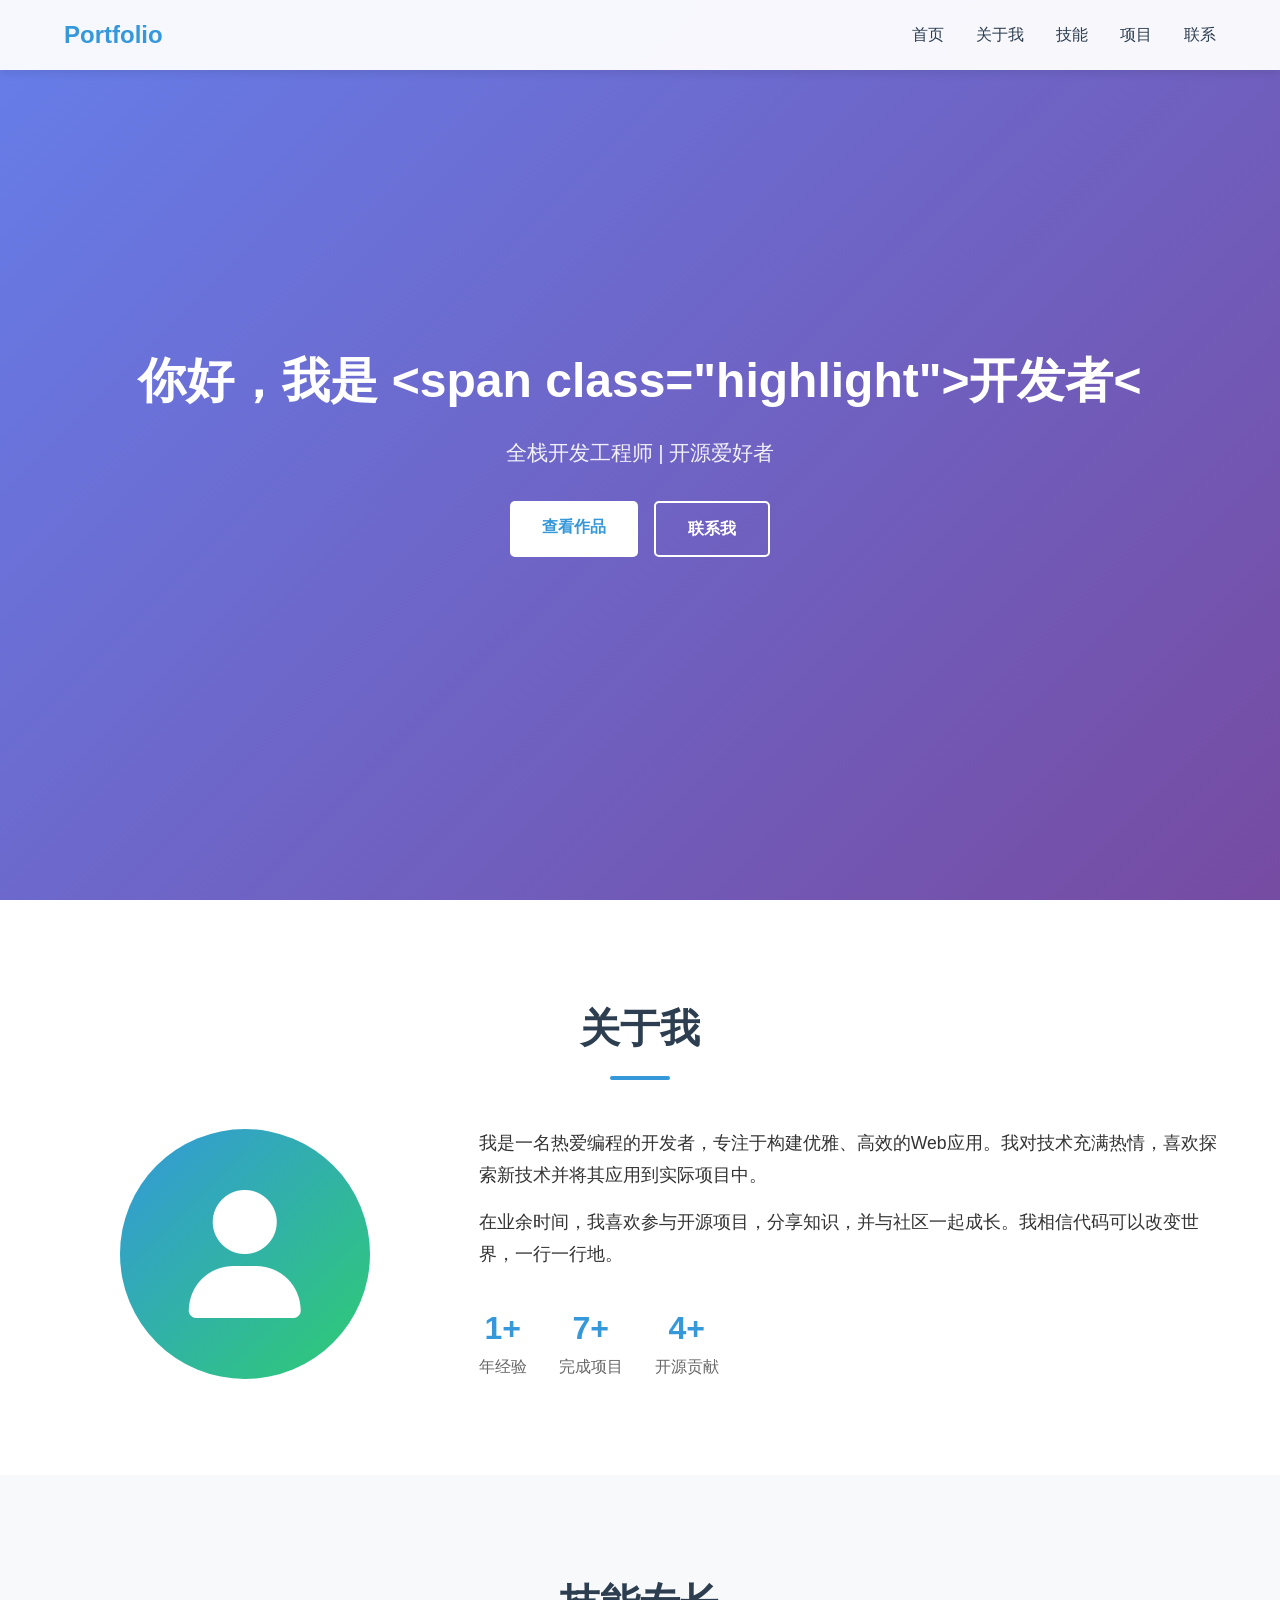
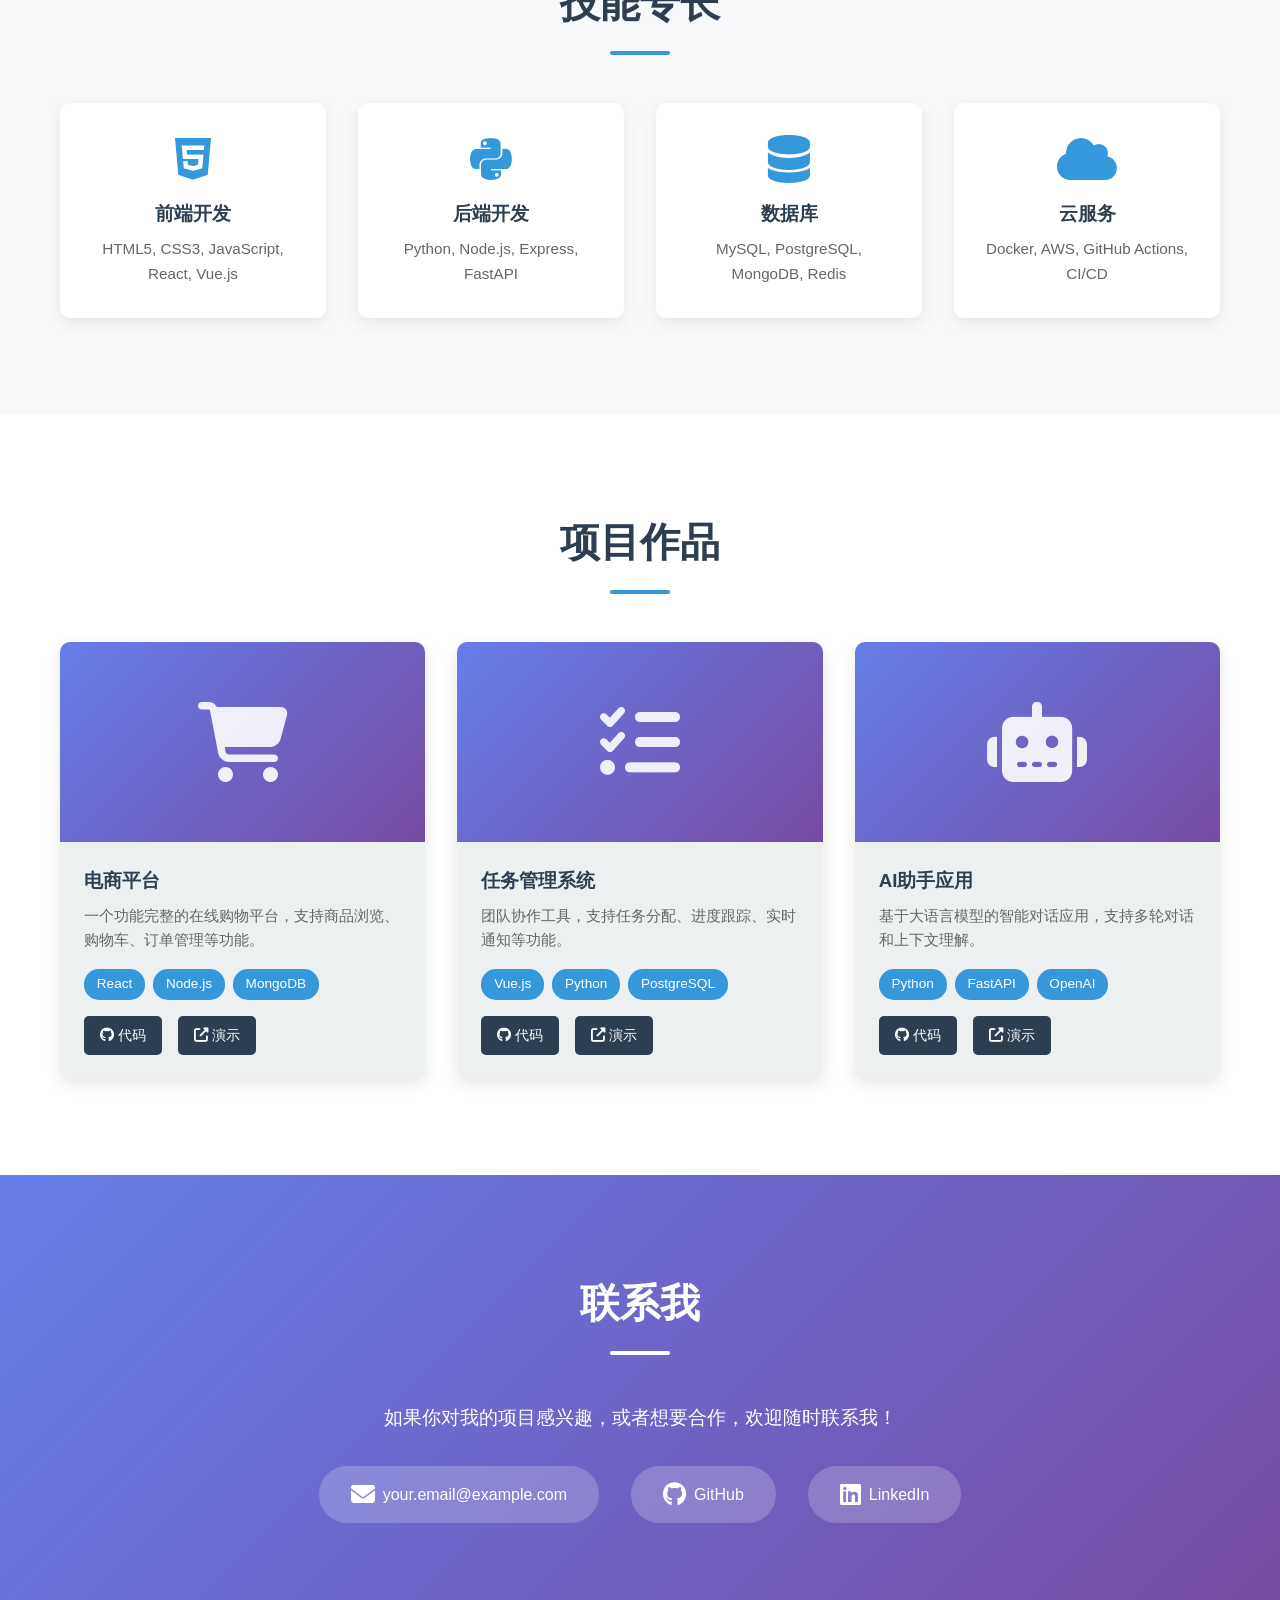
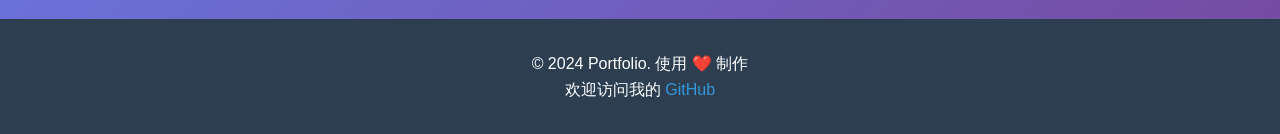
==== index.html @ bfe6041b "Move website files to root directory for GitHub Pages" ====
<!DOCTYPE html>
<html lang="zh-CN">
<head>
    <meta charset="UTF-8">
    <meta name="viewport" content="width=device-width, initial-scale=1.0">
    <title>我的作品集 | Portfolio</title>
    <link rel="stylesheet" href="style.css">
    <link rel="stylesheet" href="https://cdnjs.cloudflare.com/ajax/libs/font-awesome/6.4.0/css/all.min.css">
</head>
<body>
    <!-- 导航栏 -->
    <nav class="navbar">
        <div class="nav-brand">Portfolio</div>
        <ul class="nav-links">
            <li><a href="#home">首页</a></li>
            <li><a href="#about">关于我</a></li>
            <li><a href="#skills">技能</a></li>
            <li><a href="#projects">项目</a></li>
            <li><a href="#contact">联系</a></li>
        </ul>
    </nav>

    <!-- 首页区域 -->
    <section id="home" class="hero">
        <div class="hero-content">
            <h1>你好，我是 <span class="highlight">开发者</span></h1>
            <p class="subtitle">全栈开发工程师 | 开源爱好者</p>
            <div class="hero-buttons">
                <a href="#projects" class="btn btn-primary">查看作品</a>
                <a href="#contact" class="btn btn-outline">联系我</a>
            </div>
        </div>
    </section>

    <!-- 关于我 -->
    <section id="about" class="about">
        <div class="container">
            <h2 class="section-title">关于我</h2>
            <div class="about-content">
                <div class="about-image">
                    <div class="avatar-placeholder">
                        <i class="fas fa-user"></i>
                    </div>
                </div>
                <div class="about-text">
                    <p>我是一名热爱编程的开发者，专注于构建优雅、高效的Web应用。我对技术充满热情，喜欢探索新技术并将其应用到实际项目中。</p>
                    <p>在业余时间，我喜欢参与开源项目，分享知识，并与社区一起成长。我相信代码可以改变世界，一行一行地。</p>
                    <div class="about-stats">
                        <div class="stat">
                            <span class="stat-number">3+</span>
                            <span class="stat-label">年经验</span>
                        </div>
                        <div class="stat">
                            <span class="stat-number">20+</span>
                            <span class="stat-label">完成项目</span>
                        </div>
                        <div class="stat">
                            <span class="stat-number">10+</span>
                            <span class="stat-label">开源贡献</span>
                        </div>
                    </div>
                </div>
            </div>
        </div>
    </section>

    <!-- 技能 -->
    <section id="skills" class="skills">
        <div class="container">
            <h2 class="section-title">技能专长</h2>
            <div class="skills-grid">
                <div class="skill-card">
                    <i class="fab fa-html5"></i>
                    <h3>前端开发</h3>
                    <p>HTML5, CSS3, JavaScript, React, Vue.js</p>
                </div>
                <div class="skill-card">
                    <i class="fab fa-python"></i>
                    <h3>后端开发</h3>
                    <p>Python, Node.js, Express, FastAPI</p>
                </div>
                <div class="skill-card">
                    <i class="fas fa-database"></i>
                    <h3>数据库</h3>
                    <p>MySQL, PostgreSQL, MongoDB, Redis</p>
                </div>
                <div class="skill-card">
                    <i class="fas fa-cloud"></i>
                    <h3>云服务</h3>
                    <p>Docker, AWS, GitHub Actions, CI/CD</p>
                </div>
            </div>
        </div>
    </section>

    <!-- 项目展示 -->
    <section id="projects" class="projects">
        <div class="container">
            <h2 class="section-title">项目作品</h2>
            <div class="projects-grid">
                <div class="project-card">
                    <div class="project-image">
                        <i class="fas fa-shopping-cart"></i>
                    </div>
                    <div class="project-content">
                        <h3>电商平台</h3>
                        <p>一个功能完整的在线购物平台，支持商品浏览、购物车、订单管理等功能。</p>
                        <div class="project-tags">
                            <span>React</span>
                            <span>Node.js</span>
                            <span>MongoDB</span>
                        </div>
                        <div class="project-links">
                            <a href="#" class="btn-small"><i class="fab fa-github"></i> 代码</a>
                            <a href="#" class="btn-small"><i class="fas fa-external-link-alt"></i> 演示</a>
                        </div>
                    </div>
                </div>

                <div class="project-card">
                    <div class="project-image">
                        <i class="fas fa-tasks"></i>
                    </div>
                    <div class="project-content">
                        <h3>任务管理系统</h3>
                        <p>团队协作工具，支持任务分配、进度跟踪、实时通知等功能。</p>
                        <div class="project-tags">
                            <span>Vue.js</span>
                            <span>Python</span>
                            <span>PostgreSQL</span>
                        </div>
                        <div class="project-links">
                            <a href="#" class="btn-small"><i class="fab fa-github"></i> 代码</a>
                            <a href="#" class="btn-small"><i class="fas fa-external-link-alt"></i> 演示</a>
                        </div>
                    </div>
                </div>

                <div class="project-card">
                    <div class="project-image">
                        <i class="fas fa-robot"></i>
                    </div>
                    <div class="project-content">
                        <h3>AI助手应用</h3>
                        <p>基于大语言模型的智能对话应用，支持多轮对话和上下文理解。</p>
                        <div class="project-tags">
                            <span>Python</span>
                            <span>FastAPI</span>
                            <span>OpenAI</span>
                        </div>
                        <div class="project-links">
                            <a href="#" class="btn-small"><i class="fab fa-github"></i> 代码</a>
                            <a href="#" class="btn-small"><i class="fas fa-external-link-alt"></i> 演示</a>
                        </div>
                    </div>
                </div>
            </div>
        </div>
    </section>

    <!-- 联系方式 -->
    <section id="contact" class="contact">
        <div class="container">
            <h2 class="section-title">联系我</h2>
            <div class="contact-content">
                <p>如果你对我的项目感兴趣，或者想要合作，欢迎随时联系我！</p>
                <div class="contact-links">
                    <a href="mailto:your.email@example.com" class="contact-link">
                        <i class="fas fa-envelope"></i>
                        <span>your.email@example.com</span>
                    </a>
                    <a href="https://github.com/yourusername" class="contact-link" target="_blank">
                        <i class="fab fa-github"></i>
                        <span>GitHub</span>
                    </a>
                    <a href="https://linkedin.com/in/yourusername" class="contact-link" target="_blank">
                        <i class="fab fa-linkedin"></i>
                        <span>LinkedIn</span>
                    </a>
                </div>
            </div>
        </div>
    </section>

    <!-- 页脚 -->
    <footer class="footer">
        <div class="container">
            <p>&copy; 2024 Portfolio. 使用 ❤️ 制作</p>
            <p>欢迎访问我的 <a href="https://github.com/yourusername" target="_blank">GitHub</a></p>
        </div>
    </footer>

    <script src="script.js"></script>
</body>
</html>
---- style.css ----
/* 全局样式 */
* {
    margin: 0;
    padding: 0;
    box-sizing: border-box;
}

:root {
    --primary-color: #3498db;
    --secondary-color: #2ecc71;
    --dark-color: #2c3e50;
    --light-color: #ecf0f1;
    --text-color: #333;
    --background-color: #f8f9fa;
}

body {
    font-family: 'Segoe UI', Tahoma, Geneva, Verdana, sans-serif;
    line-height: 1.6;
    color: var(--text-color);
    background-color: var(--background-color);
}

/* 导航栏 */
.navbar {
    position: fixed;
    top: 0;
    width: 100%;
    background: rgba(255, 255, 255, 0.95);
    backdrop-filter: blur(10px);
    box-shadow: 0 2px 10px rgba(0, 0, 0, 0.1);
    z-index: 1000;
    display: flex;
    justify-content: space-between;
    align-items: center;
    padding: 1rem 5%;
}

.nav-brand {
    font-size: 1.5rem;
    font-weight: bold;
    color: var(--primary-color);
}

.nav-links {
    display: flex;
    list-style: none;
    gap: 2rem;
}

.nav-links a {
    text-decoration: none;
    color: var(--dark-color);
    font-weight: 500;
    transition: color 0.3s;
}

.nav-links a:hover {
    color: var(--primary-color);
}

/* Hero区域 */
.hero {
    height: 100vh;
    display: flex;
    align-items: center;
    justify-content: center;
    text-align: center;
    background: linear-gradient(135deg, #667eea 0%, #764ba2 100%);
    color: white;
    padding: 0 20px;
}

.hero-content h1 {
    font-size: 3rem;
    margin-bottom: 1rem;
    animation: fadeInUp 1s;
}

.highlight {
    color: #ffd700;
}

.subtitle {
    font-size: 1.3rem;
    margin-bottom: 2rem;
    opacity: 0.9;
}

.hero-buttons {
    display: flex;
    gap: 1rem;
    justify-content: center;
}

.btn {
    padding: 0.8rem 2rem;
    border-radius: 5px;
    text-decoration: none;
    font-weight: 600;
    transition: all 0.3s;
}

.btn-primary {
    background: white;
    color: var(--primary-color);
}

.btn-primary:hover {
    transform: translateY(-3px);
    box-shadow: 0 5px 20px rgba(0, 0, 0, 0.2);
}

.btn-outline {
    border: 2px solid white;
    color: white;
}

.btn-outline:hover {
    background: white;
    color: var(--primary-color);
}

/* 容器 */
.container {
    max-width: 1200px;
    margin: 0 auto;
    padding: 0 20px;
}

/* 章节标题 */
.section-title {
    font-size: 2.5rem;
    text-align: center;
    margin-bottom: 3rem;
    color: var(--dark-color);
    position: relative;
}

.section-title::after {
    content: '';
    display: block;
    width: 60px;
    height: 4px;
    background: var(--primary-color);
    margin: 1rem auto 0;
    border-radius: 2px;
}

/* 关于我 */
.about {
    padding: 6rem 0;
    background: white;
}

.about-content {
    display: grid;
    grid-template-columns: 1fr 2fr;
    gap: 3rem;
    align-items: center;
}

.avatar-placeholder {
    width: 250px;
    height: 250px;
    background: linear-gradient(135deg, var(--primary-color), var(--secondary-color));
    border-radius: 50%;
    display: flex;
    align-items: center;
    justify-content: center;
    margin: 0 auto;
}

.avatar-placeholder i {
    font-size: 8rem;
    color: white;
}

.about-text p {
    margin-bottom: 1rem;
    font-size: 1.1rem;
    line-height: 1.8;
}

.about-stats {
    display: flex;
    gap: 2rem;
    margin-top: 2rem;
}

.stat {
    text-align: center;
}

.stat-number {
    display: block;
    font-size: 2rem;
    font-weight: bold;
    color: var(--primary-color);
}

.stat-label {
    color: #666;
}

/* 技能 */
.skills {
    padding: 6rem 0;
    background: var(--background-color);
}

.skills-grid {
    display: grid;
    grid-template-columns: repeat(auto-fit, minmax(250px, 1fr));
    gap: 2rem;
}

.skill-card {
    background: white;
    padding: 2rem;
    border-radius: 10px;
    text-align: center;
    box-shadow: 0 5px 15px rgba(0, 0, 0, 0.08);
    transition: transform 0.3s;
}

.skill-card:hover {
    transform: translateY(-10px);
}

.skill-card i {
    font-size: 3rem;
    color: var(--primary-color);
    margin-bottom: 1rem;
}

.skill-card h3 {
    margin-bottom: 0.5rem;
    color: var(--dark-color);
}

.skill-card p {
    color: #666;
    font-size: 0.95rem;
}

/* 项目 */
.projects {
    padding: 6rem 0;
    background: white;
}

.projects-grid {
    display: grid;
    grid-template-columns: repeat(auto-fit, minmax(320px, 1fr));
    gap: 2rem;
}

.project-card {
    background: var(--light-color);
    border-radius: 10px;
    overflow: hidden;
    box-shadow: 0 5px 15px rgba(0, 0, 0, 0.1);
    transition: transform 0.3s;
}

.project-card:hover {
    transform: translateY(-10px);
}

.project-image {
    height: 200px;
    background: linear-gradient(135deg, #667eea 0%, #764ba2 100%);
    display: flex;
    align-items: center;
    justify-content: center;
}

.project-image i {
    font-size: 5rem;
    color: white;
    opacity: 0.9;
}

.project-content {
    padding: 1.5rem;
}

.project-content h3 {
    margin-bottom: 0.5rem;
    color: var(--dark-color);
}

.project-content p {
    color: #666;
    margin-bottom: 1rem;
    font-size: 0.95rem;
}

.project-tags {
    display: flex;
    flex-wrap: wrap;
    gap: 0.5rem;
    margin-bottom: 1rem;
}

.project-tags span {
    background: var(--primary-color);
    color: white;
    padding: 0.3rem 0.8rem;
    border-radius: 15px;
    font-size: 0.85rem;
}

.project-links {
    display: flex;
    gap: 1rem;
}

.btn-small {
    padding: 0.5rem 1rem;
    background: var(--dark-color);
    color: white;
    text-decoration: none;
    border-radius: 5px;
    font-size: 0.9rem;
    transition: background 0.3s;
}

.btn-small:hover {
    background: var(--primary-color);
}

/* 联系 */
.contact {
    padding: 6rem 0;
    background: linear-gradient(135deg, #667eea 0%, #764ba2 100%);
    color: white;
    text-align: center;
}

.contact .section-title {
    color: white;
}

.contact .section-title::after {
    background: white;
}

.contact-content p {
    font-size: 1.2rem;
    margin-bottom: 2rem;
}

.contact-links {
    display: flex;
    justify-content: center;
    gap: 2rem;
    flex-wrap: wrap;
}

.contact-link {
    display: flex;
    align-items: center;
    gap: 0.5rem;
    background: rgba(255, 255, 255, 0.2);
    padding: 1rem 2rem;
    border-radius: 30px;
    color: white;
    text-decoration: none;
    transition: background 0.3s;
}

.contact-link:hover {
    background: rgba(255, 255, 255, 0.3);
}

.contact-link i {
    font-size: 1.5rem;
}

/* 页脚 */
.footer {
    background: var(--dark-color);
    color: white;
    text-align: center;
    padding: 2rem 0;
}

.footer a {
    color: var(--primary-color);
    text-decoration: none;
}

/* 动画 */
@keyframes fadeInUp {
    from {
        opacity: 0;
        transform: translateY(30px);
    }
    to {
        opacity: 1;
        transform: translateY(0);
    }
}

/* 响应式 */
@media (max-width: 768px) {
    .nav-links {
        gap: 1rem;
        font-size: 0.9rem;
    }

    .hero-content h1 {
        font-size: 2rem;
    }

    .subtitle {
        font-size: 1rem;
    }

    .about-content {
        grid-template-columns: 1fr;
        text-align: center;
    }

    .about-stats {
        justify-content: center;
    }

    .hero-buttons {
        flex-direction: column;
        align-items: center;
    }

    .contact-links {
        flex-direction: column;
        align-items: center;
    }
}
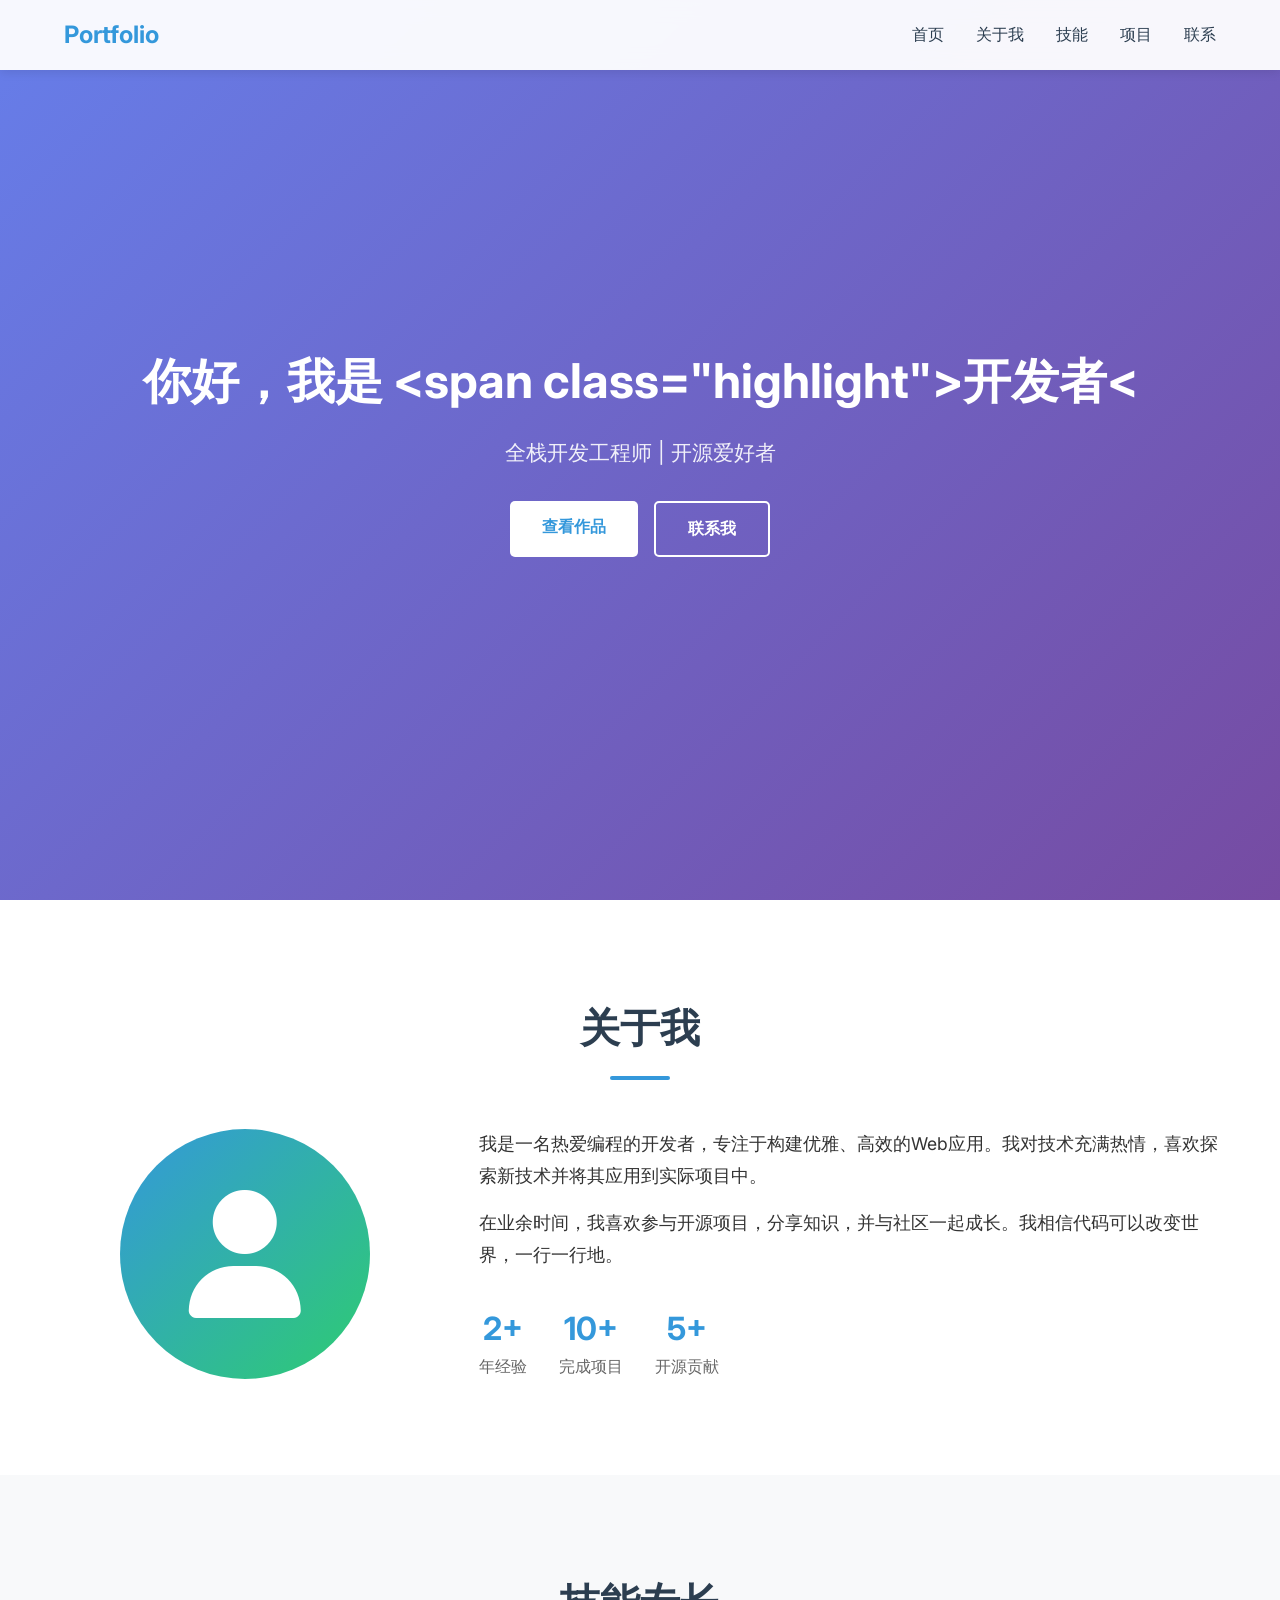
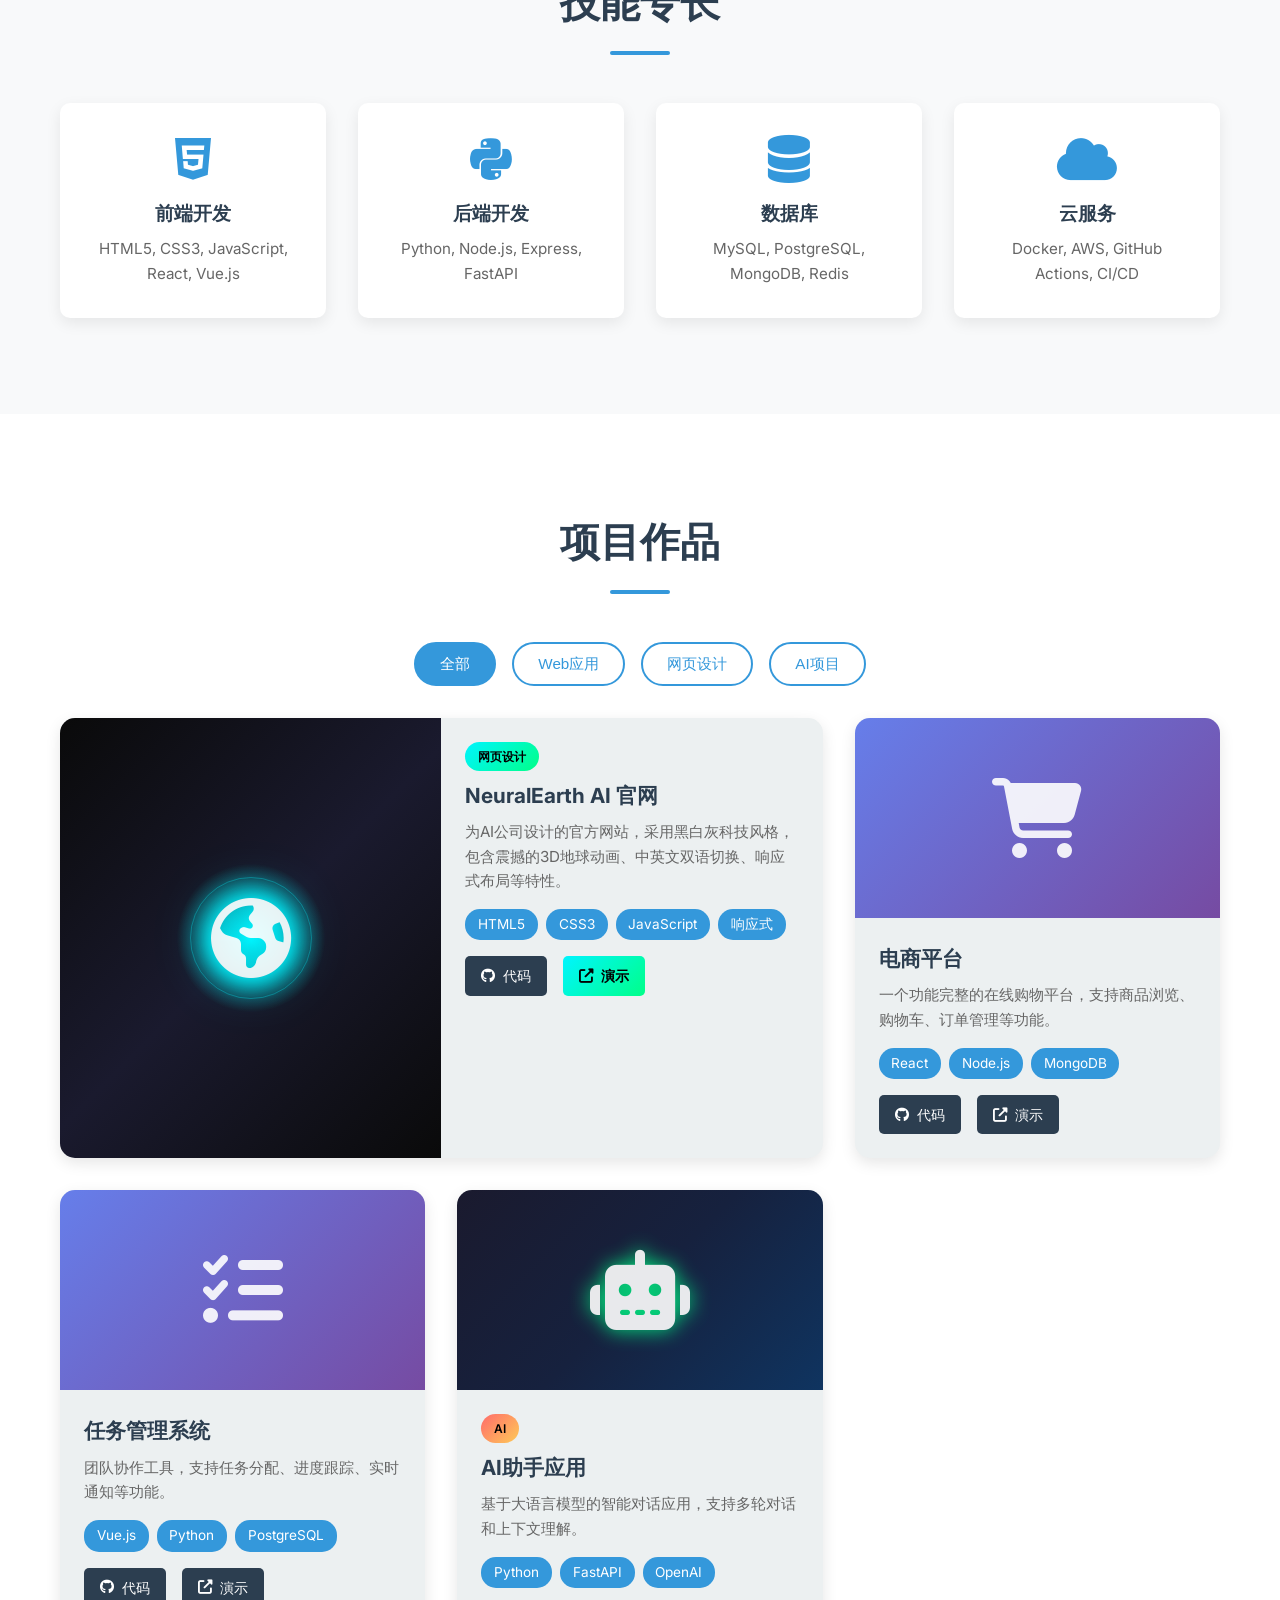
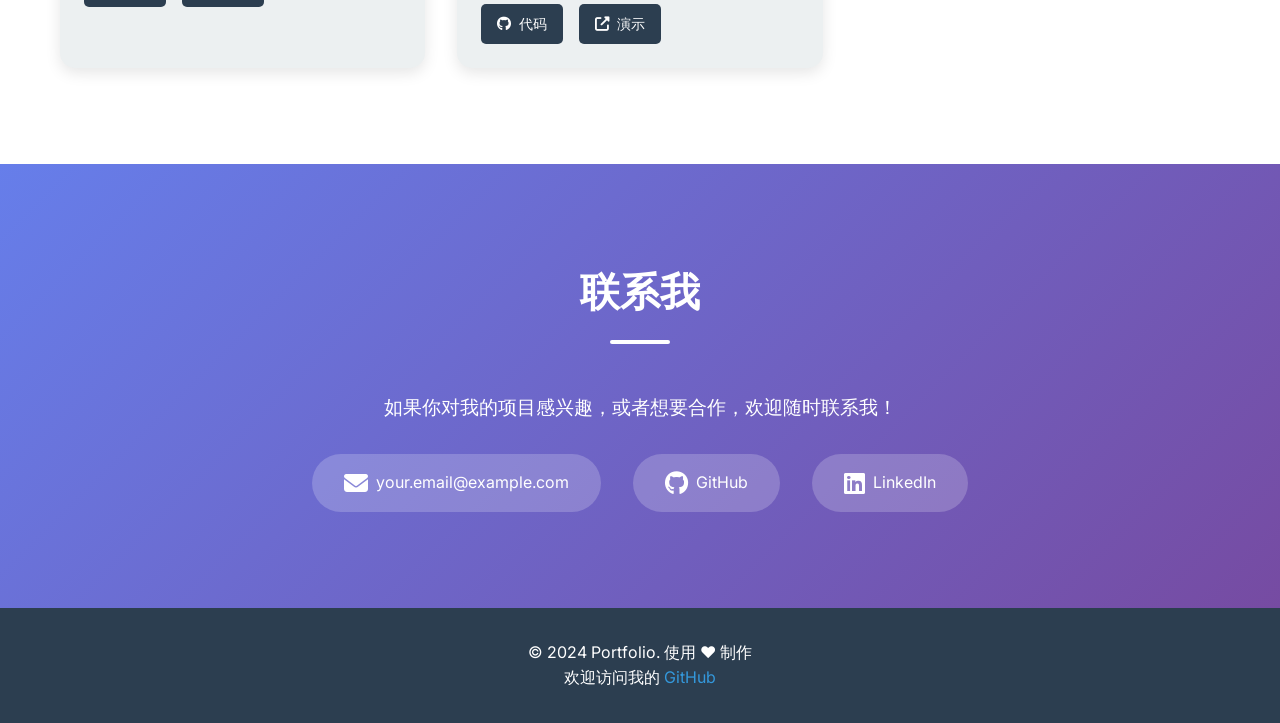
==== commit f72bc04b: "Add NeuralEarth AI website project to portfolio - Added web design category to project section - Cre" ====
--- a/index.html
+++ b/index.html
@@ -6,6 +6,7 @@
     <title>我的作品集 | Portfolio</title>
     <link rel="stylesheet" href="style.css">
     <link rel="stylesheet" href="https://cdnjs.cloudflare.com/ajax/libs/font-awesome/6.4.0/css/all.min.css">
+    <link href="https://fonts.googleapis.com/css2?family=Inter:wght@300;400;500;600;700;800&display=swap" rel="stylesheet">
 </head>
 <body>
     <!-- 导航栏 -->
@@ -18,6 +19,11 @@
             <li><a href="#projects">项目</a></li>
             <li><a href="#contact">联系</a></li>
         </ul>
+        <div class="hamburger">
+            <span></span>
+            <span></span>
+            <span></span>
+        </div>
     </nav>
 
     <!-- 首页区域 -->
@@ -97,8 +103,40 @@
     <section id="projects" class="projects">
         <div class="container">
             <h2 class="section-title">项目作品</h2>
+            
+            <!-- 项目分类标签 -->
+            <div class="project-categories">
+                <button class="category-btn active" data-category="all">全部</button>
+                <button class="category-btn" data-category="webapp">Web应用</button>
+                <button class="category-btn" data-category="webdesign">网页设计</button>
+                <button class="category-btn" data-category="ai">AI项目</button>
+            </div>
+            
             <div class="projects-grid">
-                <div class="project-card">
+                <!-- 网页设计作品 - AI公司官网 -->
+                <div class="project-card webdesign featured" data-project="ai-website">
+                    <div class="project-image webdesign-bg">
+                        <div class="earth-mini"></div>
+                        <i class="fas fa-globe-americas"></i>
+                    </div>
+                    <div class="project-content">
+                        <div class="project-badge">网页设计</div>
+                        <h3>NeuralEarth AI 官网</h3>
+                        <p>为AI公司设计的官方网站，采用黑白灰科技风格，包含震撼的3D地球动画、中英文双语切换、响应式布局等特性。</p>
+                        <div class="project-tags">
+                            <span>HTML5</span>
+                            <span>CSS3</span>
+                            <span>JavaScript</span>
+                            <span>响应式</span>
+                        </div>
+                        <div class="project-links">
+                            <a href="https://github.com/yourusername/portfolio/tree/main/projects/ai-website" class="btn-small" target="_blank"><i class="fab fa-github"></i> 代码</a>
+                            <a href="#" class="btn-small btn-demo" onclick="openProjectDemo('ai-website'); return false;"><i class="fas fa-external-link-alt"></i> 演示</a>
+                        </div>
+                    </div>
+                </div>
+
+                <div class="project-card webapp">
                     <div class="project-image">
                         <i class="fas fa-shopping-cart"></i>
                     </div>
@@ -117,7 +155,7 @@
                     </div>
                 </div>
 
-                <div class="project-card">
+                <div class="project-card webapp">
                     <div class="project-image">
                         <i class="fas fa-tasks"></i>
                     </div>
@@ -136,11 +174,12 @@
                     </div>
                 </div>
 
-                <div class="project-card">
-                    <div class="project-image">
+                <div class="project-card ai">
+                    <div class="project-image ai-bg">
                         <i class="fas fa-robot"></i>
                     </div>
                     <div class="project-content">
+                        <div class="project-badge ai">AI</div>
                         <h3>AI助手应用</h3>
                         <p>基于大语言模型的智能对话应用，支持多轮对话和上下文理解。</p>
                         <div class="project-tags">
@@ -157,6 +196,26 @@
             </div>
         </div>
     </section>
+
+    <!-- 项目演示弹窗 -->
+    <div id="demo-modal" class="demo-modal">
+        <div class="demo-modal-content">
+            <div class="demo-modal-header">
+                <h3 id="demo-title">项目演示</h3>
+                <button class="demo-close" onclick="closeProjectDemo()">
+                    <i class="fas fa-times"></i>
+                </button>
+            </div>
+            <div class="demo-modal-body">
+                <iframe id="demo-iframe" src="" frameborder="0"></iframe>
+            </div>
+            <div class="demo-modal-footer">
+                <a id="demo-fullscreen" href="#" target="_blank" class="btn-small">
+                    <i class="fas fa-expand"></i> 全屏查看
+                </a>
+            </div>
+        </div>
+    </div>
 
     <!-- 联系方式 -->
     <section id="contact" class="contact">
--- a/style.css
+++ b/style.css
@@ -12,10 +12,12 @@
     --light-color: #ecf0f1;
     --text-color: #333;
     --background-color: #f8f9fa;
+    --accent-cyan: #00f5ff;
+    --accent-green: #00ff88;
 }
 
 body {
-    font-family: 'Segoe UI', Tahoma, Geneva, Verdana, sans-serif;
+    font-family: 'Inter', 'Segoe UI', Tahoma, Geneva, Verdana, sans-serif;
     line-height: 1.6;
     color: var(--text-color);
     background-color: var(--background-color);
@@ -59,6 +61,20 @@
     color: var(--primary-color);
 }
 
+.hamburger {
+    display: none;
+    flex-direction: column;
+    gap: 5px;
+    cursor: pointer;
+}
+
+.hamburger span {
+    width: 25px;
+    height: 2px;
+    background: var(--dark-color);
+    transition: all 0.3s;
+}
+
 /* Hero区域 */
 .hero {
     height: 100vh;
@@ -244,6 +260,33 @@
     font-size: 0.95rem;
 }
 
+/* 项目分类 */
+.project-categories {
+    display: flex;
+    justify-content: center;
+    gap: 1rem;
+    margin-bottom: 2rem;
+    flex-wrap: wrap;
+}
+
+.category-btn {
+    padding: 0.6rem 1.5rem;
+    border: 2px solid var(--primary-color);
+    background: transparent;
+    color: var(--primary-color);
+    border-radius: 25px;
+    cursor: pointer;
+    font-size: 0.95rem;
+    font-weight: 500;
+    transition: all 0.3s;
+}
+
+.category-btn:hover,
+.category-btn.active {
+    background: var(--primary-color);
+    color: white;
+}
+
 /* 项目 */
 .projects {
     padding: 6rem 0;
@@ -258,14 +301,131 @@
 
 .project-card {
     background: var(--light-color);
-    border-radius: 10px;
+    border-radius: 15px;
     overflow: hidden;
     box-shadow: 0 5px 15px rgba(0, 0, 0, 0.1);
-    transition: transform 0.3s;
+    transition: all 0.3s;
 }
 
 .project-card:hover {
     transform: translateY(-10px);
+    box-shadow: 0 15px 35px rgba(0, 0, 0, 0.15);
+}
+
+.project-card.hidden {
+    display: none;
+}
+
+/* 特色项目卡片 */
+.project-card.featured {
+    grid-column: span 2;
+    display: grid;
+    grid-template-columns: 1fr 1fr;
+}
+
+.project-card.featured .project-image {
+    height: 100%;
+    min-height: 300px;
+}
+
+/* 网页设计背景 */
+.webdesign-bg {
+    background: linear-gradient(135deg, #0a0a0a 0%, #1a1a2e 50%, #0a0a0a 100%) !important;
+    position: relative;
+    overflow: hidden;
+}
+
+.webdesign-bg::before {
+    content: '';
+    position: absolute;
+    width: 150px;
+    height: 150px;
+    background: radial-gradient(circle, var(--accent-cyan) 0%, transparent 70%);
+    top: 50%;
+    left: 50%;
+    transform: translate(-50%, -50%);
+    animation: earth-pulse 3s ease-in-out infinite;
+}
+
+.webdesign-bg .earth-mini {
+    position: absolute;
+    width: 80px;
+    height: 80px;
+    background: radial-gradient(circle at 30% 30%, 
+        rgba(0, 245, 255, 0.3) 0%, 
+        rgba(0, 245, 255, 0.1) 30%, 
+        transparent 60%);
+    border-radius: 50%;
+    top: 50%;
+    left: 50%;
+    transform: translate(-50%, -50%);
+    box-shadow: 
+        0 0 30px var(--accent-cyan),
+        0 0 60px rgba(0, 245, 255, 0.3);
+    animation: earth-rotate 20s linear infinite;
+}
+
+.webdesign-bg::after {
+    content: '';
+    position: absolute;
+    width: 120px;
+    height: 120px;
+    border: 1px solid rgba(0, 245, 255, 0.3);
+    border-radius: 50%;
+    top: 50%;
+    left: 50%;
+    transform: translate(-50%, -50%);
+    animation: ring-rotate 10s linear infinite;
+}
+
+@keyframes earth-pulse {
+    0%, 100% { opacity: 0.8; transform: translate(-50%, -50%) scale(1); }
+    50% { opacity: 1; transform: translate(-50%, -50%) scale(1.1); }
+}
+
+@keyframes earth-rotate {
+    0% { transform: translate(-50%, -50%) rotate(0deg); }
+    100% { transform: translate(-50%, -50%) rotate(360deg); }
+}
+
+@keyframes ring-rotate {
+    0% { transform: translate(-50%, -50%) rotate(0deg); }
+    100% { transform: translate(-50%, -50%) rotate(-360deg); }
+}
+
+.webdesign-bg i {
+    position: relative;
+    z-index: 2;
+    font-size: 4rem;
+    color: var(--accent-cyan);
+    text-shadow: 0 0 20px var(--accent-cyan);
+}
+
+/* AI项目背景 */
+.ai-bg {
+    background: linear-gradient(135deg, #1a1a2e 0%, #16213e 50%, #0f3460 100%) !important;
+}
+
+.ai-bg i {
+    color: var(--accent-green);
+    text-shadow: 0 0 20px var(--accent-green);
+}
+
+/* 项目徽章 */
+.project-badge {
+    display: inline-block;
+    padding: 0.3rem 0.8rem;
+    background: linear-gradient(135deg, var(--accent-cyan) 0%, var(--accent-green) 100%);
+    color: #000;
+    font-size: 0.75rem;
+    font-weight: 600;
+    border-radius: 20px;
+    margin-bottom: 0.5rem;
+    text-transform: uppercase;
+}
+
+.project-badge.ai {
+    background: linear-gradient(135deg, #ff6b6b 0%, #feca57 100%);
 }
 
 .project-image {
@@ -289,12 +449,14 @@
 .project-content h3 {
     margin-bottom: 0.5rem;
     color: var(--dark-color);
+    font-size: 1.3rem;
 }
 
 .project-content p {
     color: #666;
     margin-bottom: 1rem;
     font-size: 0.95rem;
+    line-height: 1.6;
 }
 
 .project-tags {
@@ -325,10 +487,110 @@
     border-radius: 5px;
     font-size: 0.9rem;
     transition: background 0.3s;
+    display: inline-flex;
+    align-items: center;
+    gap: 0.5rem;
 }
 
 .btn-small:hover {
     background: var(--primary-color);
+}
+
+.btn-demo {
+    background: linear-gradient(135deg, var(--accent-cyan) 0%, var(--accent-green) 100%);
+    color: #000;
+    font-weight: 600;
+}
+
+.btn-demo:hover {
+    transform: translateY(-2px);
+    box-shadow: 0 5px 20px rgba(0, 245, 255, 0.3);
+}
+
+/* 项目演示弹窗 */
+.demo-modal {
+    display: none;
+    position: fixed;
+    top: 0;
+    left: 0;
+    width: 100%;
+    height: 100%;
+    background: rgba(0, 0, 0, 0.9);
+    z-index: 2000;
+    justify-content: center;
+    align-items: center;
+    padding: 20px;
+}
+
+.demo-modal.active {
+    display: flex;
+}
+
+.demo-modal-content {
+    background: #1a1a1a;
+    border-radius: 15px;
+    width: 100%;
+    max-width: 1400px;
+    height: 90vh;
+    display: flex;
+    flex-direction: column;
+    box-shadow: 0 20px 60px rgba(0, 0, 0, 0.5);
+    border: 1px solid rgba(0, 245, 255, 0.2);
+}
+
+.demo-modal-header {
+    display: flex;
+    justify-content: space-between;
+    align-items: center;
+    padding: 1rem 1.5rem;
+    background: #0a0a0a;
+    border-bottom: 1px solid rgba(255, 255, 255, 0.1);
+    border-radius: 15px 15px 0 0;
+}
+
+.demo-modal-header h3 {
+    color: white;
+    font-size: 1.2rem;
+}
+
+.demo-close {
+    width: 40px;
+    height: 40px;
+    border-radius: 50%;
+    background: rgba(255, 255, 255, 0.1);
+    border: none;
+    color: white;
+    cursor: pointer;
+    display: flex;
+    align-items: center;
+    justify-content: center;
+    font-size: 1.2rem;
+    transition: all 0.3s;
+}
+
+.demo-close:hover {
+    background: #ff4757;
+    transform: rotate(90deg);
+}
+
+.demo-modal-body {
+    flex: 1;
+    overflow: hidden;
+}
+
+#demo-iframe {
+    width: 100%;
+    height: 100%;
+    background: #000;
+}
+
+.demo-modal-footer {
+    padding: 1rem 1.5rem;
+    background: #0a0a0a;
+    border-top: 1px solid rgba(255, 255, 255, 0.1);
+    border-radius: 0 0 15px 15px;
+    display: flex;
+    justify-content: flex-end;
 }
 
 /* 联系 */
@@ -405,7 +667,38 @@
 }
 
 /* 响应式 */
+@media (max-width: 992px) {
+    .project-card.featured {
+        grid-column: span 1;
+        display: block;
+    }
+    
+    .project-card.featured .project-image {
+        height: 200px;
+    }
+}
+
 @media (max-width: 768px) {
+    .nav-links {
+        display: none;
+        position: absolute;
+        top: 100%;
+        left: 0;
+        right: 0;
+        background: white;
+        flex-direction: column;
+        padding: 1rem;
+        box-shadow: 0 5px 20px rgba(0, 0, 0, 0.1);
+    }
+    
+    .nav-links.active {
+        display: flex;
+    }
+    
+    .hamburger {
+        display: flex;
+    }
+    
     .nav-links {
         gap: 1rem;
         font-size: 0.9rem;
@@ -437,4 +730,14 @@
         flex-direction: column;
         align-items: center;
     }
-}
+    
+    .demo-modal-content {
+        height: 95vh;
+        border-radius: 10px;
+    }
+    
+    .demo-modal-header,
+    .demo-modal-footer {
+        border-radius: 0;
+    }
+}
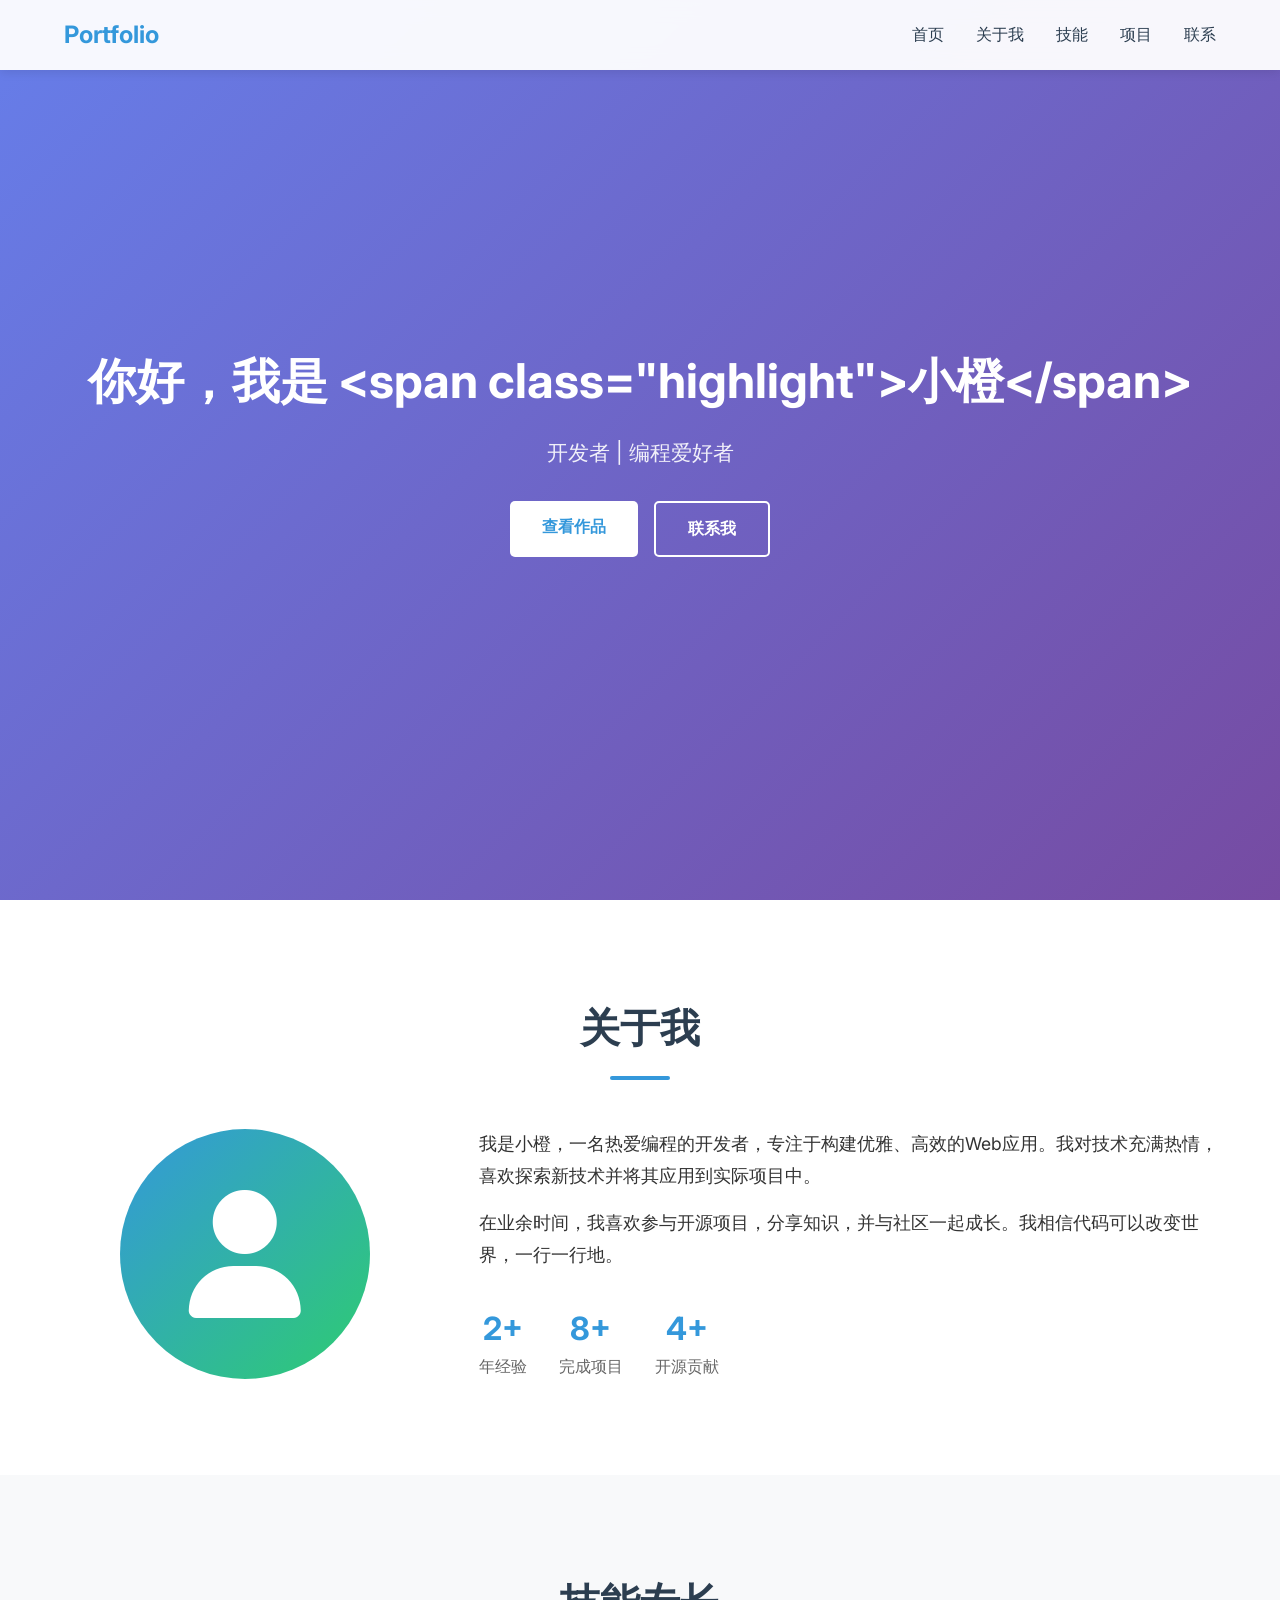
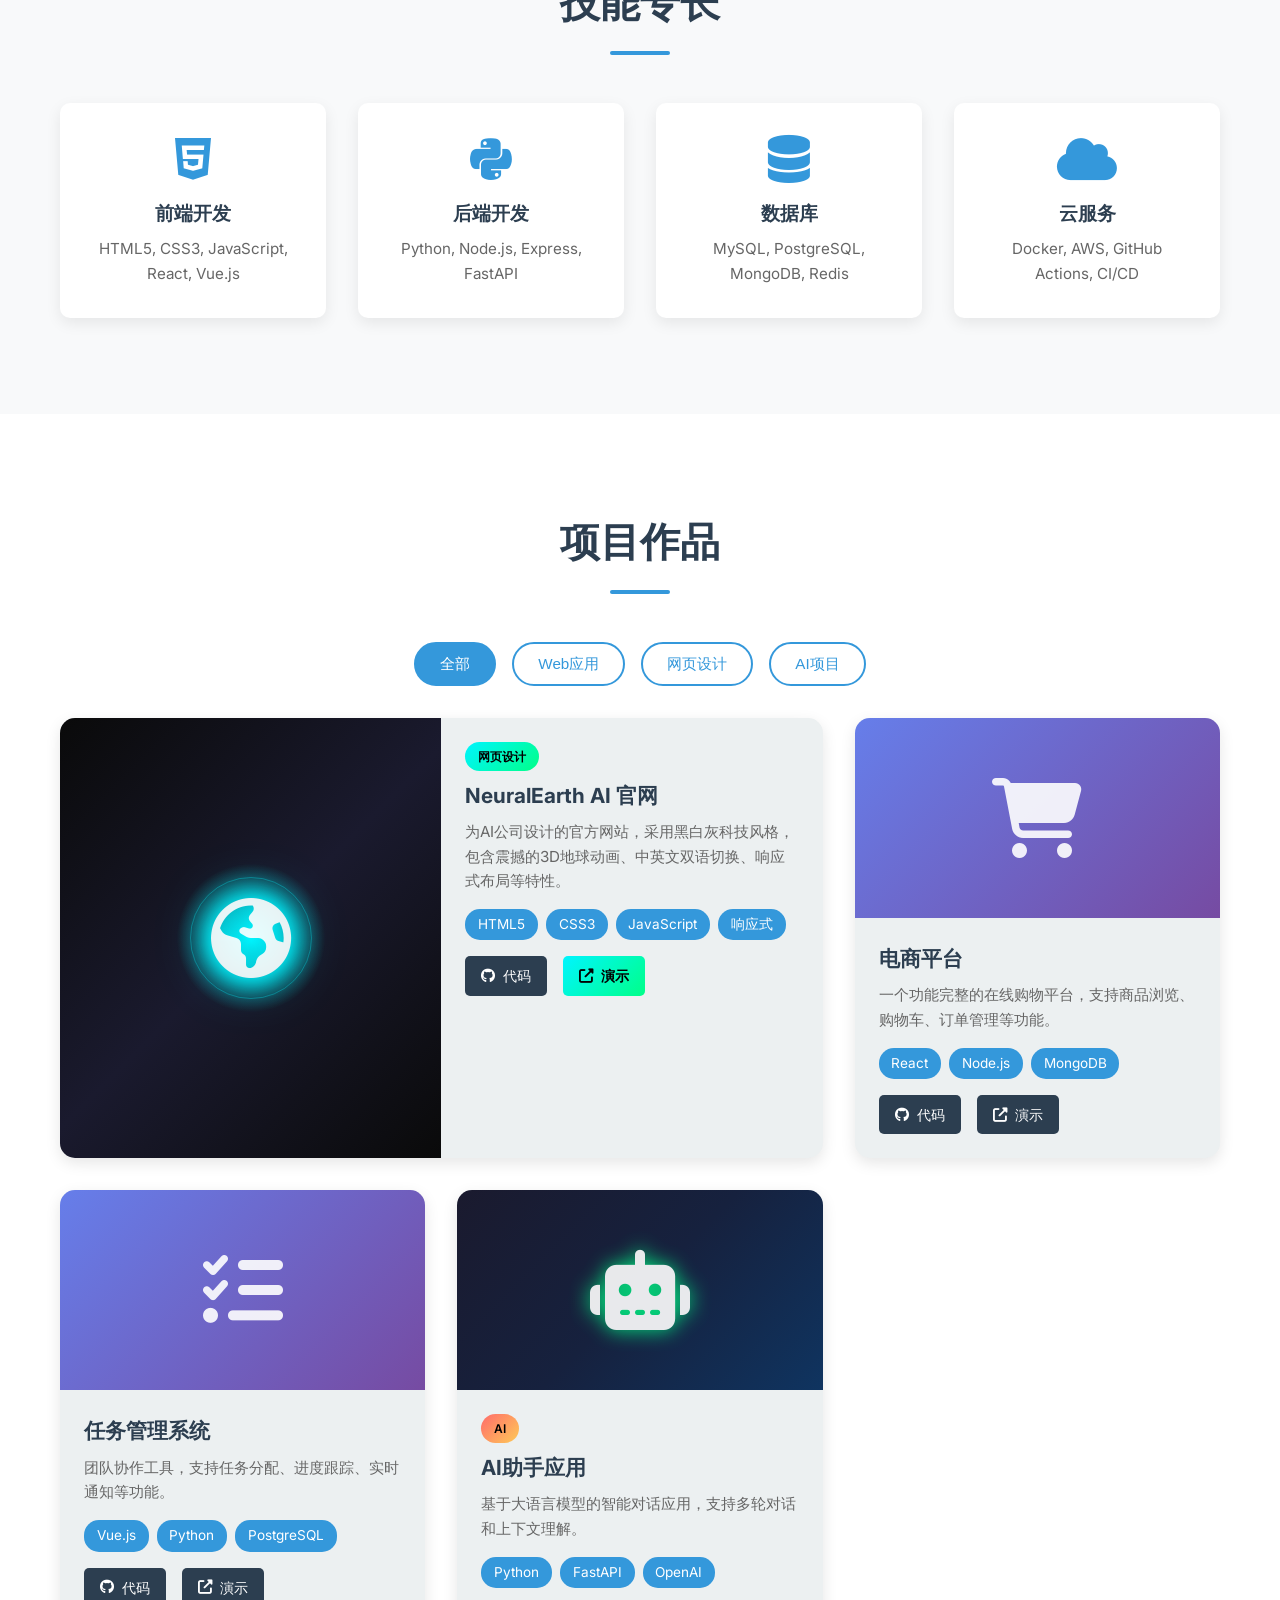
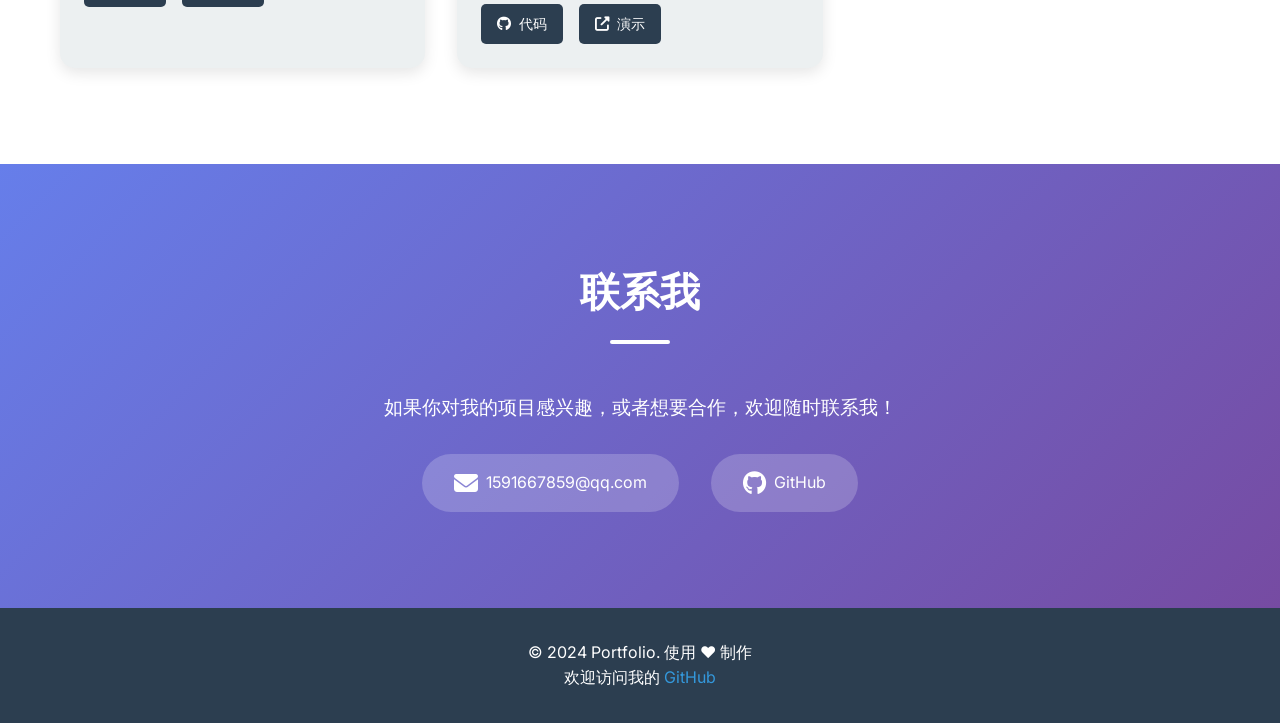
==== commit 92c94ad3: "更新个人作品集首页介绍信息 - 将姓名从"开发者"更新为"小橙" - 更新职位描述为"开发者 | 编程爱好者" - 更新个人介绍，添加名字 - 更新联系邮箱为 1591667859@qq.com - " ====
--- a/index.html
+++ b/index.html
@@ -29,8 +29,8 @@
     <!-- 首页区域 -->
     <section id="home" class="hero">
         <div class="hero-content">
-            <h1>你好，我是 <span class="highlight">开发者</span></h1>
-            <p class="subtitle">全栈开发工程师 | 开源爱好者</p>
+            <h1>你好，我是 <span class="highlight">小橙</span></h1>
+            <p class="subtitle">开发者 | 编程爱好者</p>
             <div class="hero-buttons">
                 <a href="#projects" class="btn btn-primary">查看作品</a>
                 <a href="#contact" class="btn btn-outline">联系我</a>
@@ -49,7 +49,7 @@
                     </div>
                 </div>
                 <div class="about-text">
-                    <p>我是一名热爱编程的开发者，专注于构建优雅、高效的Web应用。我对技术充满热情，喜欢探索新技术并将其应用到实际项目中。</p>
+                    <p>我是小橙，一名热爱编程的开发者，专注于构建优雅、高效的Web应用。我对技术充满热情，喜欢探索新技术并将其应用到实际项目中。</p>
                     <p>在业余时间，我喜欢参与开源项目，分享知识，并与社区一起成长。我相信代码可以改变世界，一行一行地。</p>
                     <div class="about-stats">
                         <div class="stat">
@@ -224,18 +224,14 @@
             <div class="contact-content">
                 <p>如果你对我的项目感兴趣，或者想要合作，欢迎随时联系我！</p>
                 <div class="contact-links">
-                    <a href="mailto:your.email@example.com" class="contact-link">
+                    <a href="mailto:1591667859@qq.com" class="contact-link">
                         <i class="fas fa-envelope"></i>
-                        <span>your.email@example.com</span>
+                        <span>1591667859@qq.com</span>
                     </a>
-                    <a href="https://github.com/yourusername" class="contact-link" target="_blank">
+                    <a href="https://github.com/1qgithub" class="contact-link" target="_blank">
                         <i class="fab fa-github"></i>
                         <span>GitHub</span>
                     </a>
-                    <a href="https://linkedin.com/in/yourusername" class="contact-link" target="_blank">
-                        <i class="fab fa-linkedin"></i>
-                        <span>LinkedIn</span>
-                    </a>
                 </div>
             </div>
         </div>
@@ -245,7 +241,7 @@
     <footer class="footer">
         <div class="container">
             <p>&copy; 2024 Portfolio. 使用 ❤️ 制作</p>
-            <p>欢迎访问我的 <a href="https://github.com/yourusername" target="_blank">GitHub</a></p>
+            <p>欢迎访问我的 <a href="https://github.com/1qgithub" target="_blank">GitHub</a></p>
         </div>
     </footer>
 
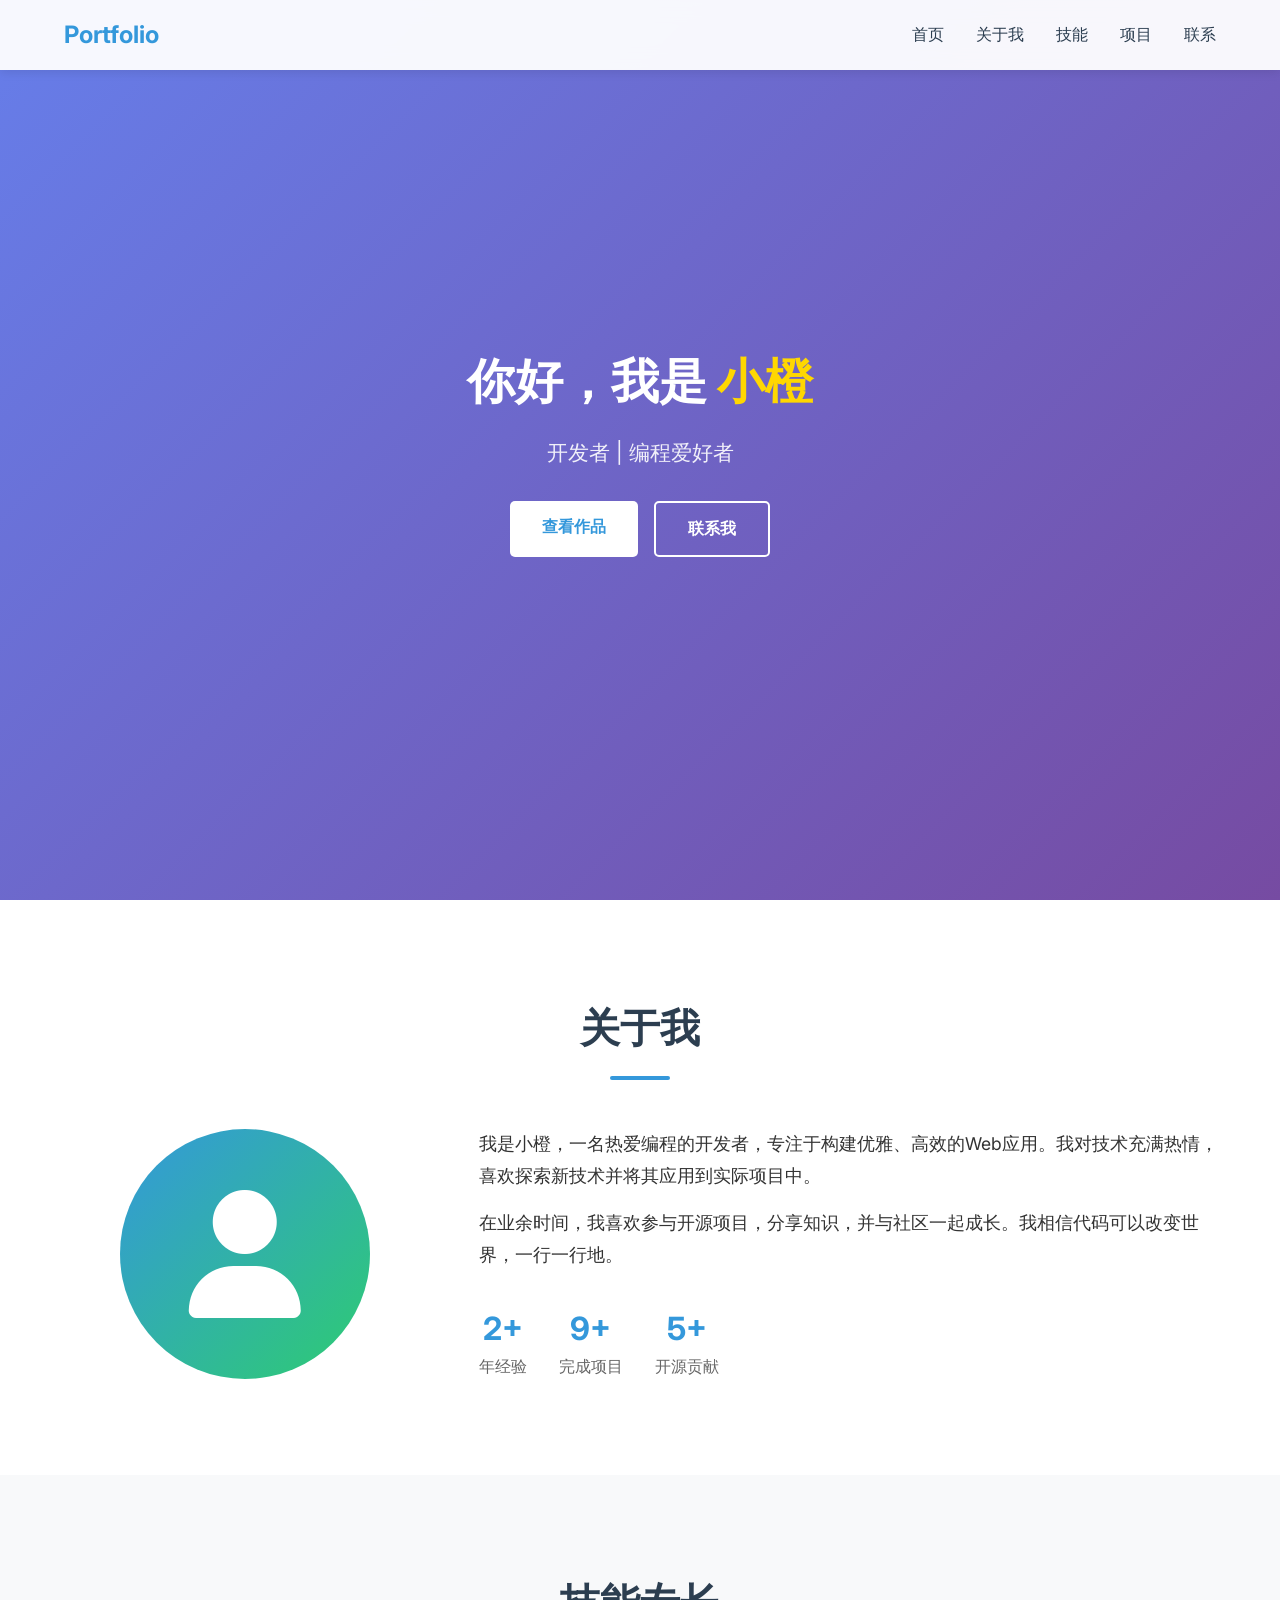
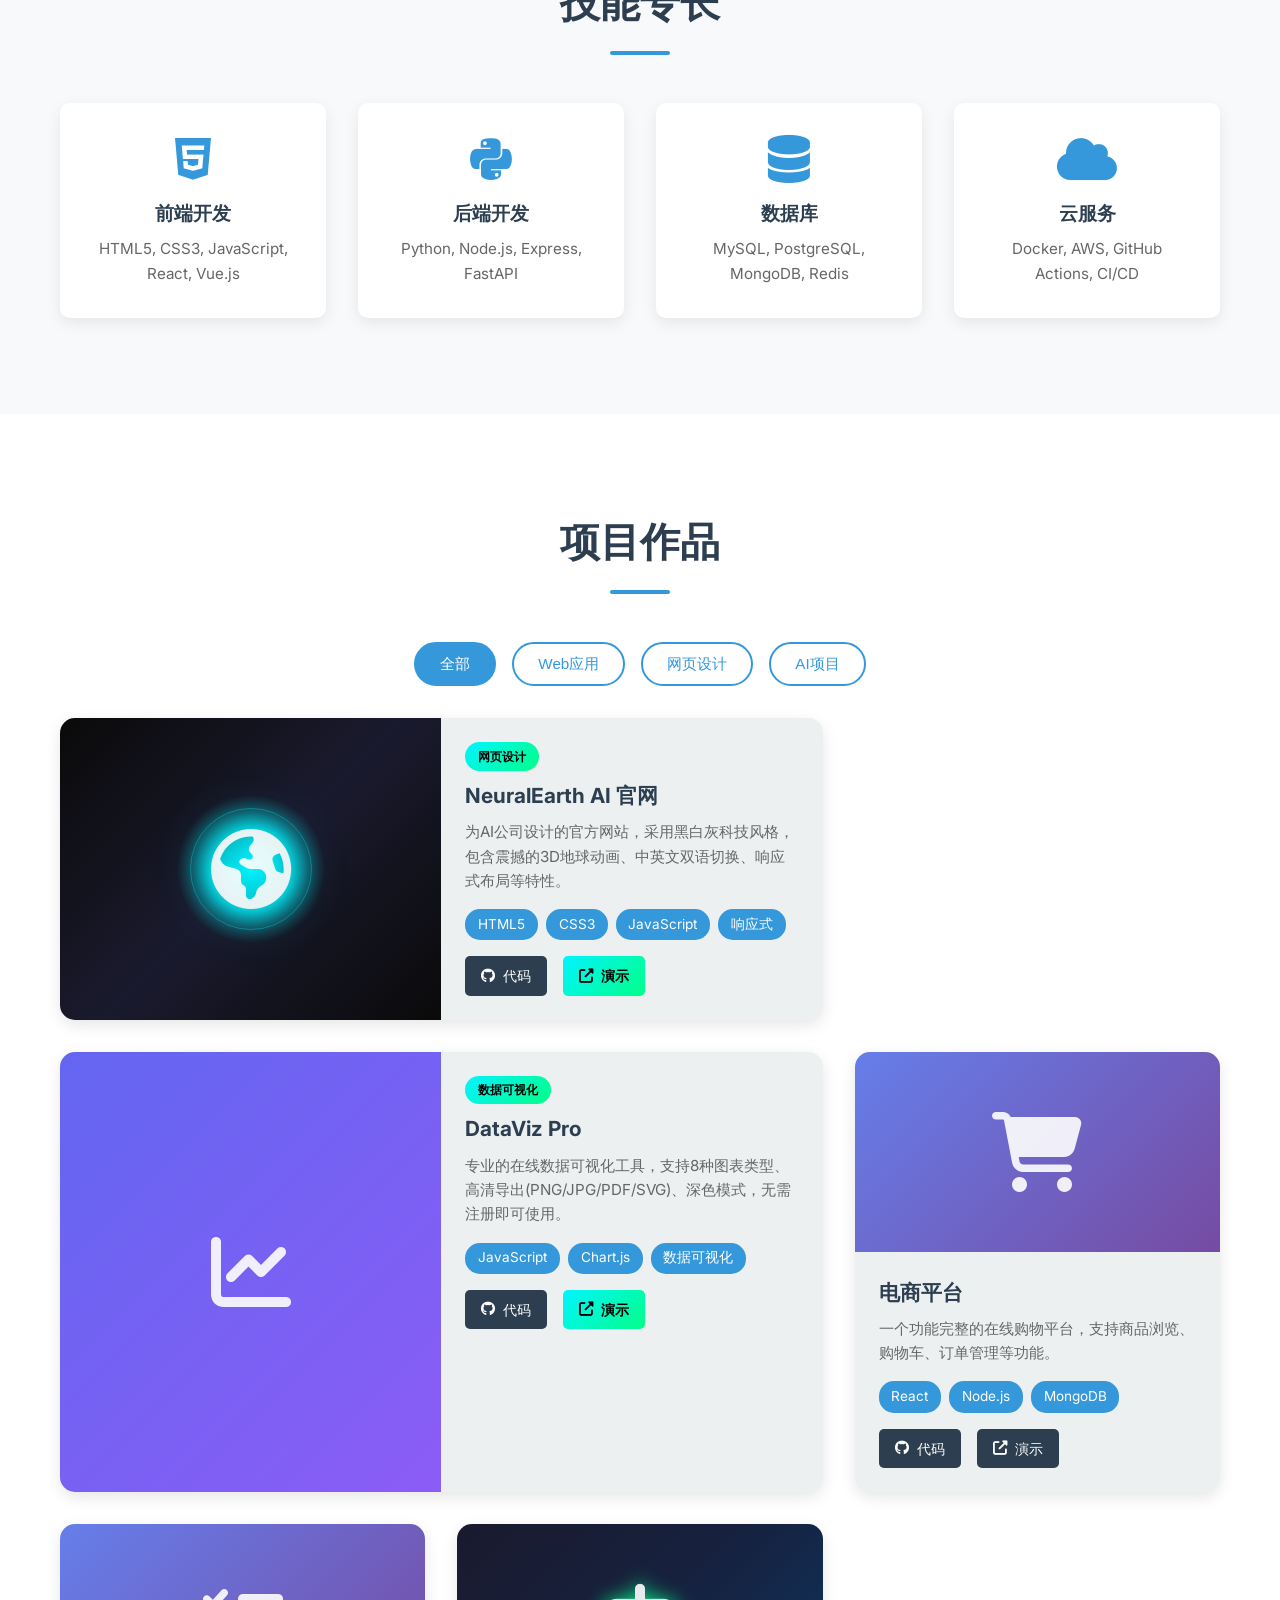
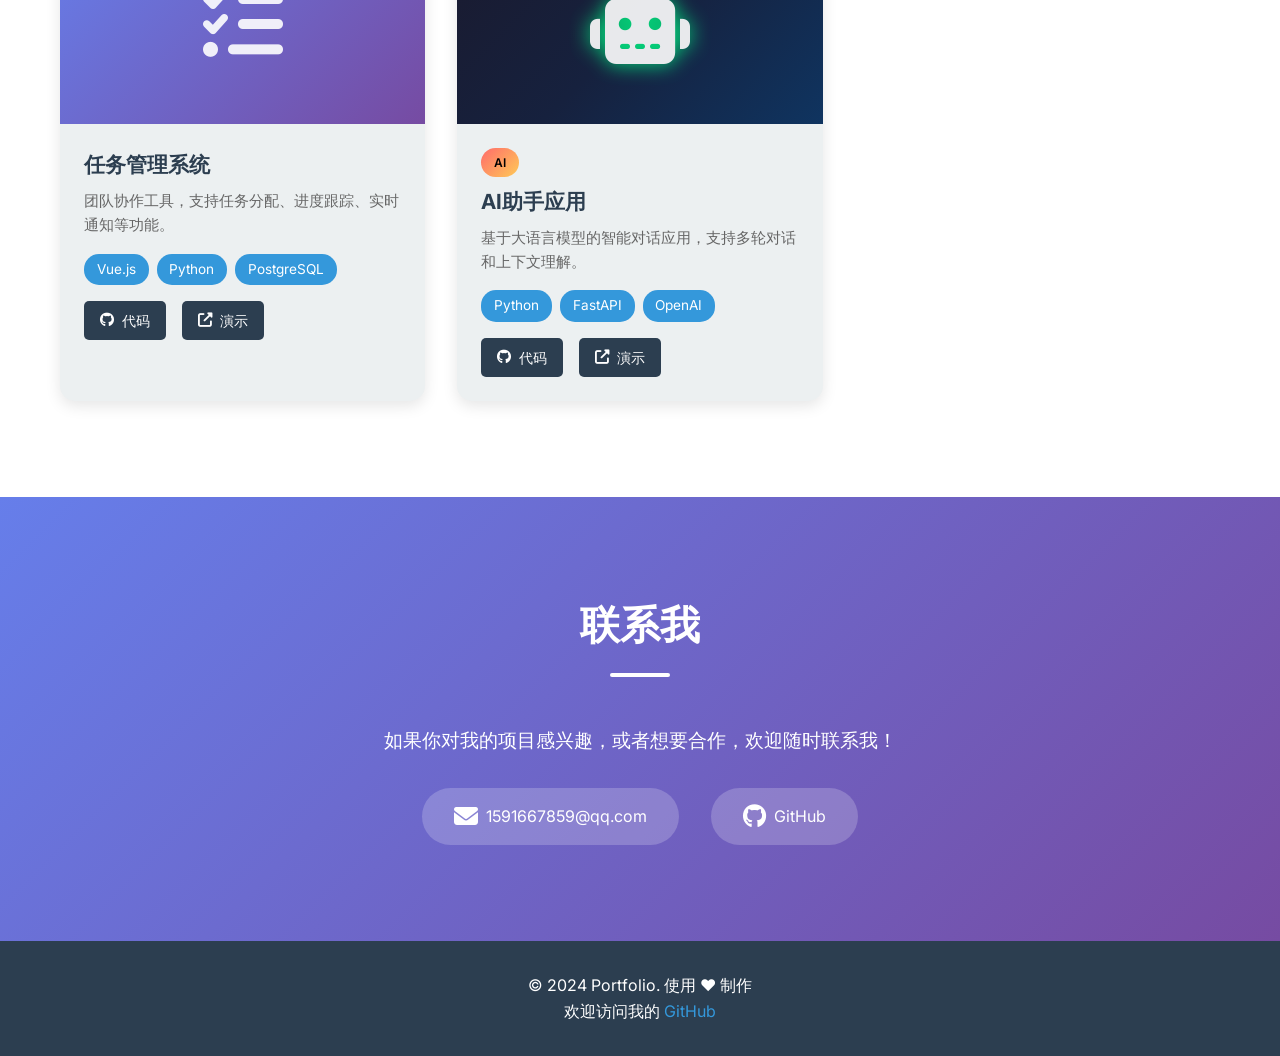
==== commit ad65f7f5: "添加数据可视化工具项目卡片" ====
--- a/index.html
+++ b/index.html
@@ -136,6 +136,27 @@
                     </div>
                 </div>
 
+                <!-- 数据可视化工具项目卡片 -->
+                <div class="project-card webdesign featured" data-project="data-visualizer">
+                    <div class="project-image" style="background: linear-gradient(135deg, #6366f1, #8b5cf6);">
+                        <i class="fas fa-chart-line"></i>
+                    </div>
+                    <div class="project-content">
+                        <div class="project-badge">数据可视化</div>
+                        <h3>DataViz Pro</h3>
+                        <p>专业的在线数据可视化工具，支持8种图表类型、高清导出(PNG/JPG/PDF/SVG)、深色模式，无需注册即可使用。</p>
+                        <div class="project-tags">
+                            <span>JavaScript</span>
+                            <span>Chart.js</span>
+                            <span>数据可视化</span>
+                        </div>
+                        <div class="project-links">
+                            <a href="https://github.com/1qgithub/portfolio/tree/main/projects/data-visualizer" class="btn-small" target="_blank"><i class="fab fa-github"></i> 代码</a>
+                            <a href="#" class="btn-small btn-demo" onclick="openProjectDemo('data-visualizer'); return false;"><i class="fas fa-external-link-alt"></i> 演示</a>
+                        </div>
+                    </div>
+                </div>
+
                 <div class="project-card webapp">
                     <div class="project-image">
                         <i class="fas fa-shopping-cart"></i>
